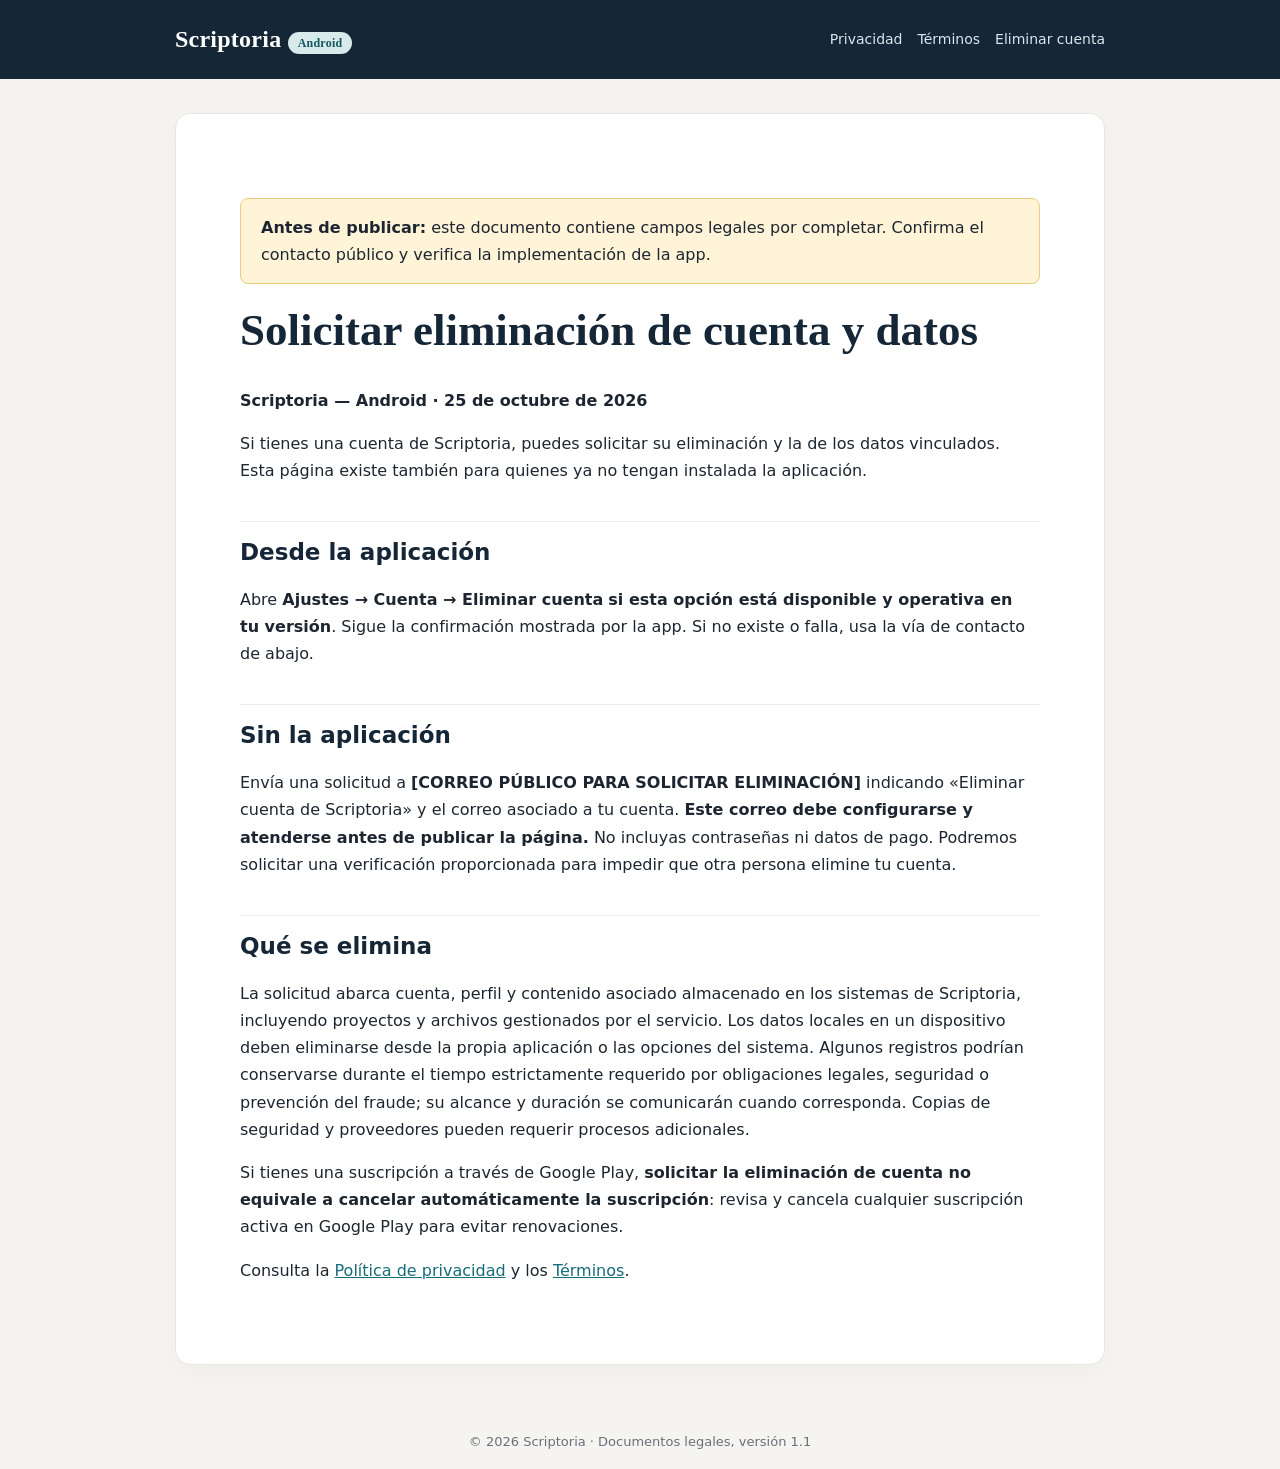
==== eliminacion.html @ 6cc52ead "docs: add Scriptoria legal site v1.1" ====
<!doctype html><html lang="es"><head><meta charset="utf-8"><meta name="viewport" content="width=device-width,initial-scale=1"><meta name="description" content="Eliminación de cuenta — información legal de Scriptoria para Android"><title>Eliminación de cuenta | Scriptoria</title><link rel="stylesheet" href="style.css"></head><body><header class="header"><a class="brand" href="index.html">Scriptoria <span class="pill">Android</span></a><nav aria-label="Documentos legales"><a href="privacidad.html">Privacidad</a><a href="terminos.html">Términos</a><a href="eliminacion.html">Eliminar cuenta</a></nav></header><main><div class="notice"><strong>Antes de publicar:</strong> este documento contiene campos legales por completar. Confirma el contacto público y verifica la implementación de la app.</div><h1>Solicitar eliminación de cuenta y datos</h1>
<p><strong>Scriptoria — Android · 25 de octubre de 2026</strong></p>
<p>Si tienes una cuenta de Scriptoria, puedes solicitar su eliminación y la de los datos vinculados. Esta página existe también para quienes ya no tengan instalada la aplicación.</p>
<h2>Desde la aplicación</h2>
<p>Abre <strong>Ajustes → Cuenta → Eliminar cuenta</strong> <strong>si esta opción está disponible y operativa en tu versión</strong>. Sigue la confirmación mostrada por la app. Si no existe o falla, usa la vía de contacto de abajo.</p>
<h2>Sin la aplicación</h2>
<p>Envía una solicitud a <strong>[CORREO PÚBLICO PARA SOLICITAR ELIMINACIÓN]</strong> indicando «Eliminar cuenta de Scriptoria» y el correo asociado a tu cuenta. <strong>Este correo debe configurarse y atenderse antes de publicar la página.</strong> No incluyas contraseñas ni datos de pago. Podremos solicitar una verificación proporcionada para impedir que otra persona elimine tu cuenta.</p>
<h2>Qué se elimina</h2>
<p>La solicitud abarca cuenta, perfil y contenido asociado almacenado en los sistemas de Scriptoria, incluyendo proyectos y archivos gestionados por el servicio. Los datos locales en un dispositivo deben eliminarse desde la propia aplicación o las opciones del sistema. Algunos registros podrían conservarse durante el tiempo estrictamente requerido por obligaciones legales, seguridad o prevención del fraude; su alcance y duración se comunicarán cuando corresponda. Copias de seguridad y proveedores pueden requerir procesos adicionales.</p>
<p>Si tienes una suscripción a través de Google Play, <strong>solicitar la eliminación de cuenta no equivale a cancelar automáticamente la suscripción</strong>: revisa y cancela cualquier suscripción activa en Google Play para evitar renovaciones.</p>
<p>Consulta la <a href="privacidad.html">Política de privacidad</a> y los <a href="terminos.html">Términos</a>.</p>
</main><footer class="footer">© 2026 Scriptoria · Documentos legales, versión 1.1</footer></body></html>
---- style.css ----
*{box-sizing:border-box}html{scroll-behavior:smooth}body{margin:0;background:#f6f4f0;color:#1d2630;font:16px/1.7 system-ui,-apple-system,Segoe UI,sans-serif}.header{background:#152637;color:#f5f2e9;padding:26px max(18px,calc((100vw - 930px)/2));display:flex;align-items:center;justify-content:space-between;gap:14px;flex-wrap:wrap}.brand{font:700 24px Georgia,serif;color:#fff;text-decoration:none;letter-spacing:.01em}.header nav{display:flex;gap:15px;flex-wrap:wrap}.header nav a{color:#d9e6ec;text-decoration:none;font-size:14px}main{background:white;max-width:930px;margin:34px auto 50px;padding:clamp(22px,6vw,64px);border:1px solid #ebe6df;border-radius:15px;box-shadow:0 7px 30px #1c252808}h1,h2,h3{color:#152637;line-height:1.25}h1{font:700 clamp(29px,5vw,45px) Georgia,serif;margin-top:0}h2{font-size:23px;margin-top:37px;padding-top:16px;border-top:1px solid #ecebe6}p,li{max-width:78ch}a{color:#176c79}table{border-collapse:collapse;width:100%;font-size:14px}th,td{border-bottom:1px solid #e3e5e6;text-align:left;padding:12px;vertical-align:top}th{background:#f0f4f4}table{display:block;overflow-x:auto}blockquote{border-left:3px solid #176c79;padding-left:16px;color:#445}.footer{text-align:center;padding:16px;color:#68717b;font-size:13px}.notice{background:#fff4d8;border:1px solid #eccd7e;padding:15px 20px;border-radius:8px;margin:20px 0}.pill{background:#d8eae9;color:#135662;border-radius:20px;padding:4px 10px;font-size:12px}@media(max-width:650px){main{margin:0;border:0;border-radius:0}.header{padding:20px}}
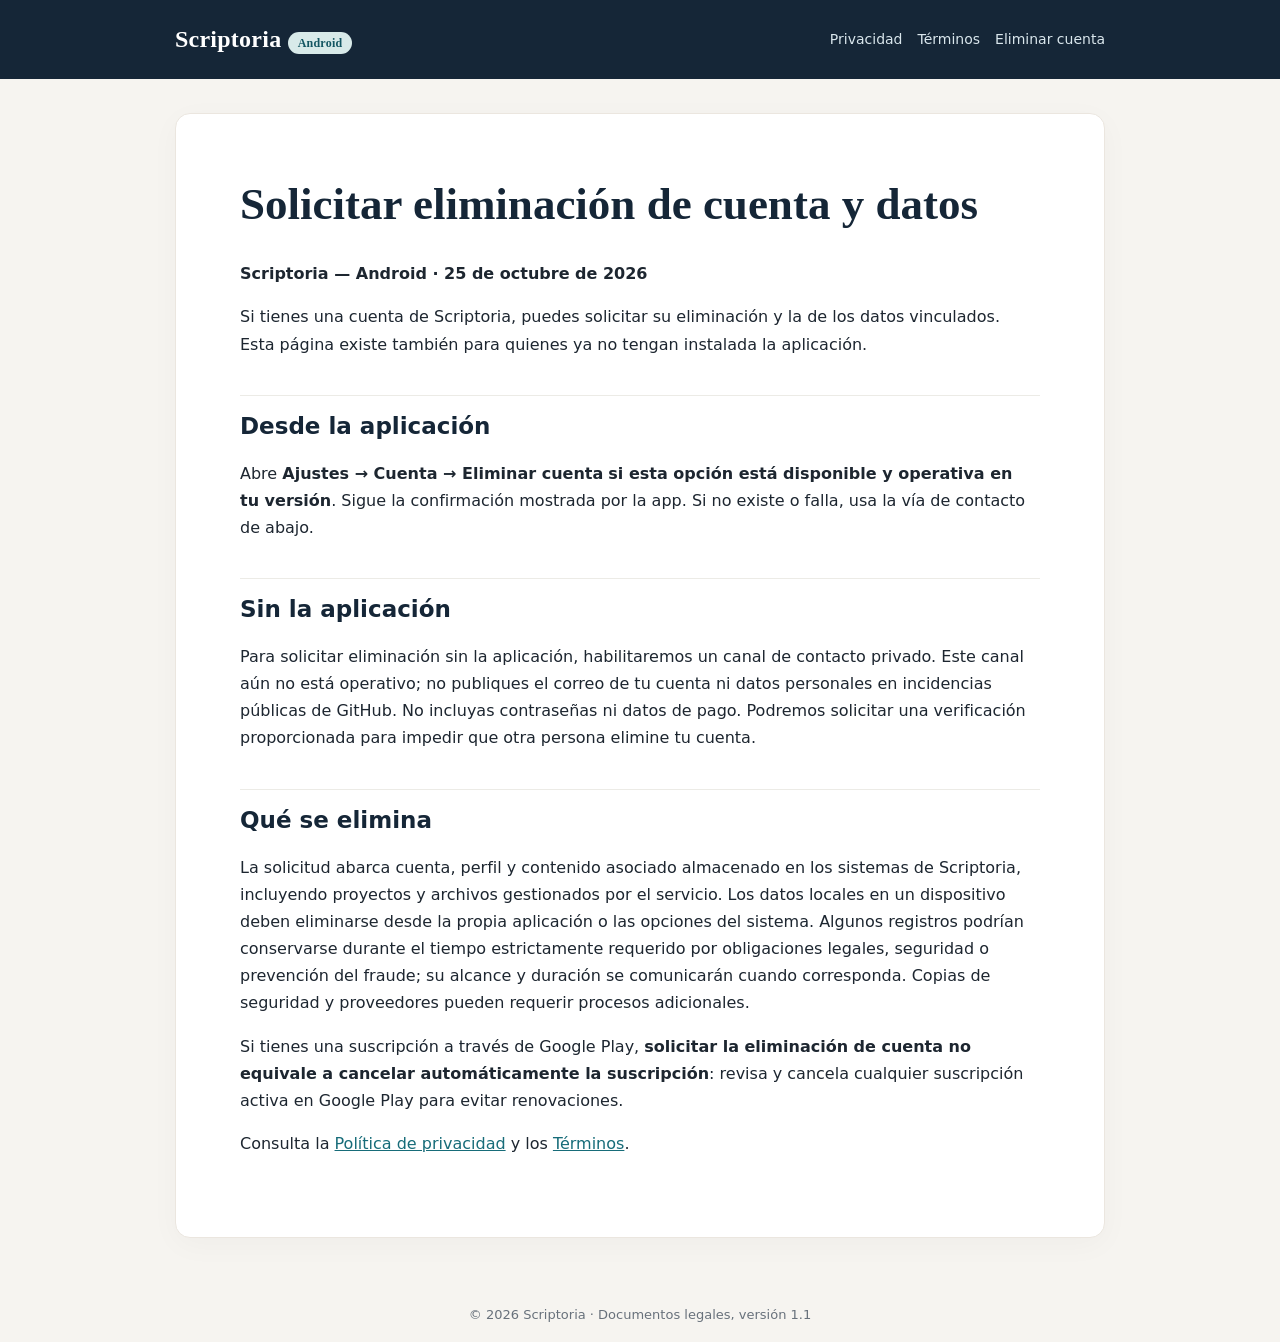
==== commit 1c20646d: "docs: clean public legal copy and mark missing private contact transparently" ====
--- a/eliminacion.html
+++ b/eliminacion.html
@@ -1,10 +1,10 @@
-<!doctype html><html lang="es"><head><meta charset="utf-8"><meta name="viewport" content="width=device-width,initial-scale=1"><meta name="description" content="Eliminación de cuenta — información legal de Scriptoria para Android"><title>Eliminación de cuenta | Scriptoria</title><link rel="stylesheet" href="style.css"></head><body><header class="header"><a class="brand" href="index.html">Scriptoria <span class="pill">Android</span></a><nav aria-label="Documentos legales"><a href="privacidad.html">Privacidad</a><a href="terminos.html">Términos</a><a href="eliminacion.html">Eliminar cuenta</a></nav></header><main><div class="notice"><strong>Antes de publicar:</strong> este documento contiene campos legales por completar. Confirma el contacto público y verifica la implementación de la app.</div><h1>Solicitar eliminación de cuenta y datos</h1>
+<!doctype html><html lang="es"><head><meta charset="utf-8"><meta name="viewport" content="width=device-width,initial-scale=1"><meta name="description" content="Eliminación de cuenta — información legal de Scriptoria para Android"><title>Eliminación de cuenta | Scriptoria</title><link rel="stylesheet" href="style.css"></head><body><header class="header"><a class="brand" href="index.html">Scriptoria <span class="pill">Android</span></a><nav aria-label="Documentos legales"><a href="privacidad.html">Privacidad</a><a href="terminos.html">Términos</a><a href="eliminacion.html">Eliminar cuenta</a></nav></header><main><h1>Solicitar eliminación de cuenta y datos</h1>
 <p><strong>Scriptoria — Android · 25 de octubre de 2026</strong></p>
 <p>Si tienes una cuenta de Scriptoria, puedes solicitar su eliminación y la de los datos vinculados. Esta página existe también para quienes ya no tengan instalada la aplicación.</p>
 <h2>Desde la aplicación</h2>
 <p>Abre <strong>Ajustes → Cuenta → Eliminar cuenta</strong> <strong>si esta opción está disponible y operativa en tu versión</strong>. Sigue la confirmación mostrada por la app. Si no existe o falla, usa la vía de contacto de abajo.</p>
 <h2>Sin la aplicación</h2>
-<p>Envía una solicitud a <strong>[CORREO PÚBLICO PARA SOLICITAR ELIMINACIÓN]</strong> indicando «Eliminar cuenta de Scriptoria» y el correo asociado a tu cuenta. <strong>Este correo debe configurarse y atenderse antes de publicar la página.</strong> No incluyas contraseñas ni datos de pago. Podremos solicitar una verificación proporcionada para impedir que otra persona elimine tu cuenta.</p>
+<p>Para solicitar eliminación sin la aplicación, habilitaremos un canal de contacto privado. Este canal aún no está operativo; no publiques el correo de tu cuenta ni datos personales en incidencias públicas de GitHub. No incluyas contraseñas ni datos de pago. Podremos solicitar una verificación proporcionada para impedir que otra persona elimine tu cuenta.</p>
 <h2>Qué se elimina</h2>
 <p>La solicitud abarca cuenta, perfil y contenido asociado almacenado en los sistemas de Scriptoria, incluyendo proyectos y archivos gestionados por el servicio. Los datos locales en un dispositivo deben eliminarse desde la propia aplicación o las opciones del sistema. Algunos registros podrían conservarse durante el tiempo estrictamente requerido por obligaciones legales, seguridad o prevención del fraude; su alcance y duración se comunicarán cuando corresponda. Copias de seguridad y proveedores pueden requerir procesos adicionales.</p>
 <p>Si tienes una suscripción a través de Google Play, <strong>solicitar la eliminación de cuenta no equivale a cancelar automáticamente la suscripción</strong>: revisa y cancela cualquier suscripción activa en Google Play para evitar renovaciones.</p>
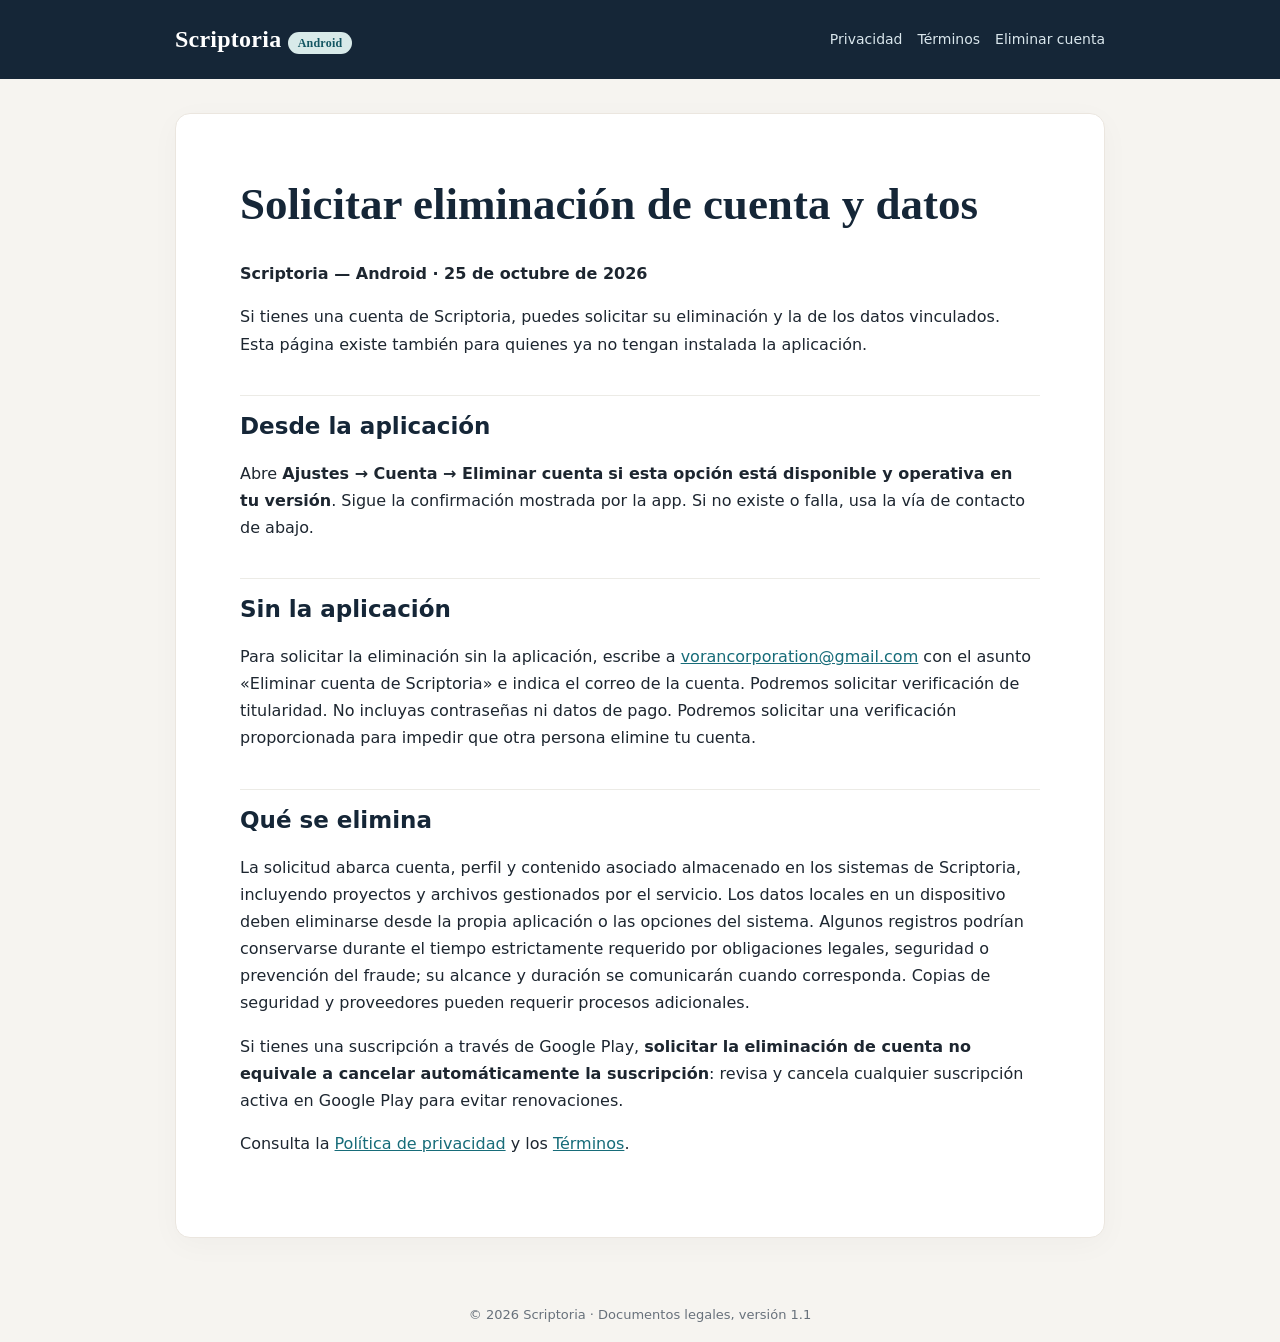
==== commit 77ce3811: "docs: configure VORAN support email and account deletion contact" ====
--- a/eliminacion.html
+++ b/eliminacion.html
@@ -4,7 +4,7 @@
 <h2>Desde la aplicación</h2>
 <p>Abre <strong>Ajustes → Cuenta → Eliminar cuenta</strong> <strong>si esta opción está disponible y operativa en tu versión</strong>. Sigue la confirmación mostrada por la app. Si no existe o falla, usa la vía de contacto de abajo.</p>
 <h2>Sin la aplicación</h2>
-<p>Para solicitar eliminación sin la aplicación, habilitaremos un canal de contacto privado. Este canal aún no está operativo; no publiques el correo de tu cuenta ni datos personales en incidencias públicas de GitHub. No incluyas contraseñas ni datos de pago. Podremos solicitar una verificación proporcionada para impedir que otra persona elimine tu cuenta.</p>
+<p>Para solicitar la eliminación sin la aplicación, escribe a <a href="mailto:vorancorporation@gmail.com?subject=Eliminar%20cuenta%20de%20Scriptoria">vorancorporation@gmail.com</a> con el asunto «Eliminar cuenta de Scriptoria» e indica el correo de la cuenta. Podremos solicitar verificación de titularidad. No incluyas contraseñas ni datos de pago. Podremos solicitar una verificación proporcionada para impedir que otra persona elimine tu cuenta.</p>
 <h2>Qué se elimina</h2>
 <p>La solicitud abarca cuenta, perfil y contenido asociado almacenado en los sistemas de Scriptoria, incluyendo proyectos y archivos gestionados por el servicio. Los datos locales en un dispositivo deben eliminarse desde la propia aplicación o las opciones del sistema. Algunos registros podrían conservarse durante el tiempo estrictamente requerido por obligaciones legales, seguridad o prevención del fraude; su alcance y duración se comunicarán cuando corresponda. Copias de seguridad y proveedores pueden requerir procesos adicionales.</p>
 <p>Si tienes una suscripción a través de Google Play, <strong>solicitar la eliminación de cuenta no equivale a cancelar automáticamente la suscripción</strong>: revisa y cancela cualquier suscripción activa en Google Play para evitar renovaciones.</p>
